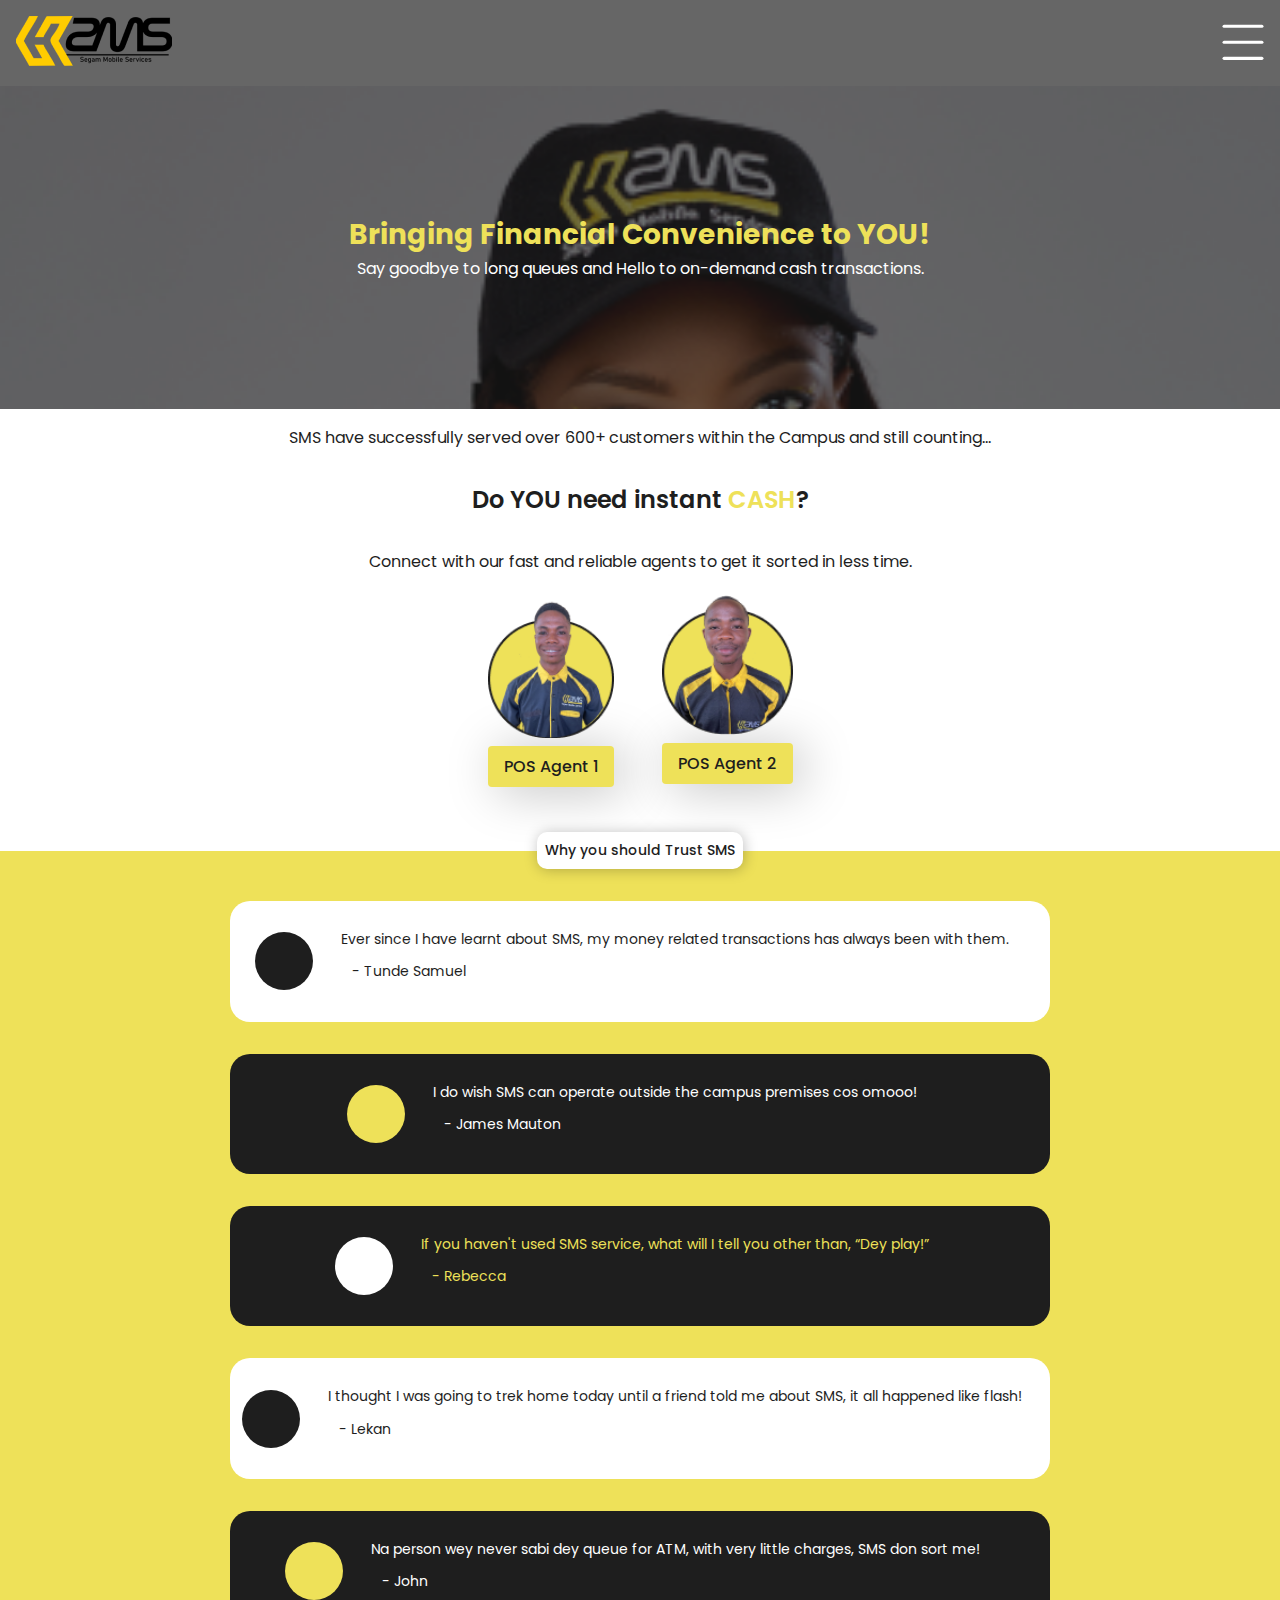
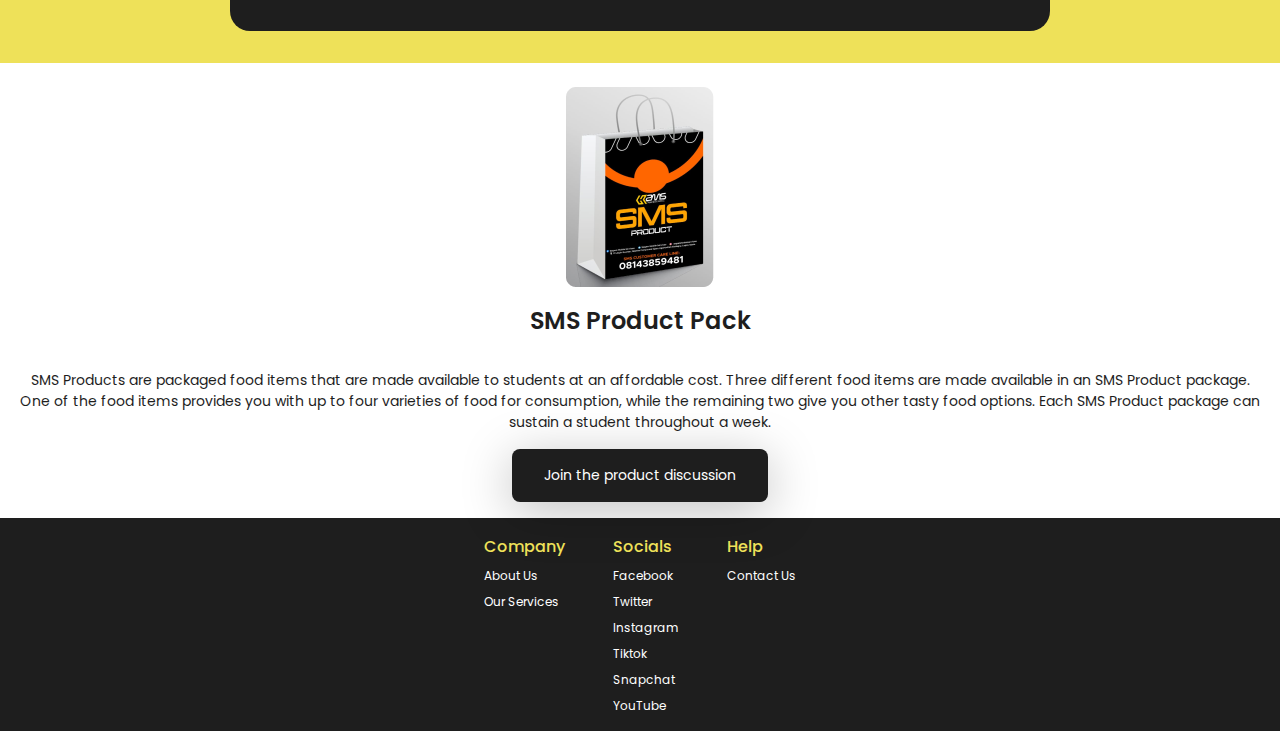
==== index.html @ 02554ce0 "Initial commit" ====
<!DOCTYPE html>
<html lang="en">

<head>
    <meta charset="UTF-8">
    <meta name="viewport" content="width=device-width, initial-scale=1.0">
    <title>SMS</title>

    <link rel="stylesheet" href="./assets/css/styles.css">
</head>

<body>
    <div class="container">
        <header>
            <nav>
                <div class="logo">
                    <img src="./assets/img/sms-logo.png" alt="sms-logo">
                </div>
                <img src="./assets/icons/ham-icon.svg" alt="Hamburger menu">
                <ul class="hidden">
                    <li><a href="#">Home</a></li>
                    <li><a href="#">About</a></li>
                    <li><a href="#">SMS Edu</a></li>
                </ul>
            </nav>

            <div class="carousel-container">
                <div class="hero-i carousel-item">
                    <h1>Bringing Financial Convenience to YOU!</h1>
                    <p>Say goodbye to long queues and Hello to on-demand cash transactions. </p>
                </div>

                <div class="hero-ii carousel-item">
                    <h1>Seamless Convenience
                        at Your Fingertips</h1>
                    <p>Experience the ease of cash transactions and POS services brought right to your doorstep with
                        SMS. Say goodbye to long queues and hello to hassle-free financial convenience.</p>
                </div>

                <div class="hero-iii carousel-item">
                    <h1>Exceptional Service, Every Time</h1>
                    <p>At SMS, we pride ourselves on delivering exceptional service with every transaction. Our
                        dedicated team goes above and beyond to ensure your experience is seamless, reliable, and
                        exceeds your expectations.</p>
                </div>

                <div class="hero-iv carousel-item">
                    <h1>Empowering Your
                        Financial Freedom</h1>
                    <p>SMS empowers you to take control of your financial transactions. With our innovative mobile
                        POS
                        platform, you have the power to withdraw, deposit, and access a range of services whenever
                        and
                        wherever you need them.</p>
                </div>

                <div class="carousel-item hero-v">
                    <h1>Reliable and Secure Mobile POS Solutions </h1>
                    <p>Trust SMS for secure and reliable mobile POS services. Our dedicated agents deliver top-notch
                        solutions with utmost professionalism, ensuring your transactions are handled with care.</p>
                </div>


            </div>

        </header>

        <main>
            <p>SMS have successfully served over 600+ customers within the Campus and still counting...</p>

            <h2>
                Do YOU need instant <span>CASH</span>?
            </h2>

            <p>
                Connect with our fast and reliable
                agents to get it sorted in less time.
            </p>

            <div class="pos-agents">
                <div class="agent">
                    <img src="./assets/img/pos-agent-i.png" alt="">
                    <a href="#">POS Agent 1</a>
                </div>
                <div class="agent">
                    <img src="./assets/img/pos-agent-ii.png" alt="">
                    <a href="#">POS Agent 2</a>
                </div>
            </div>

            <section class="testimonials">

                <h3 class="testimonial-section-title">Why you should Trust SMS</h3>

                <div class="carousel-container">
                    <div class="testimonials-card">
                        <img src="./assets/img/person-1.svg" alt="">
                        <div class="content">
                            <p>Ever since I have learnt about SMS, my money related transactions has always been with
                                them.
                                <span>- Tunde Samuel</span>
                            </p>
                        </div>
                    </div>

                    <div class="testimonials-card" style="background-color: #1E1E1E;">
                        <img src="./assets/img/person-2.svg" alt="">
                        <div class="content">
                            <p style="color: #FFFFFF;">
                                I do wish SMS can operate outside the campus premises cos omooo!

                                <span>- James Mauton</span>
                            </p>
                        </div>
                    </div>

                    <div class="testimonials-card" style="background-color: #1E1E1E;">
                        <img src="./assets/img/person-3.svg" alt="">
                        <div class="content">
                            <p style="color: #EEE159;">If you haven't used SMS service, what will I tell you other than,  “Dey play!”
                                <span>- Rebecca</span>
                            </p>
                        </div>
                    </div>

                    <div class="testimonials-card">
                        <img src="./assets/img/person-1.svg" alt="">
                        <div class="content">
                            <p>I thought I was going to trek home today until a friend told me about SMS, it all
                                happened like flash!

                                <span>- Lekan</span>
                            </p>


                        </div>
                    </div>

                    <div class="testimonials-card" style="background-color: #1E1E1E;">
                        <img src="./assets/img/person-2.svg" alt="">
                        <div class="content">
                            <p style="color: #FFFFFF;">Na person wey never sabi dey queue for ATM, with very little charges, SMS don sort me!

                                <span>- John</span>
                            </p>


                        </div>
                    </div>
                </div>
            </section>

            <section class="product-pack">
                <div class="product-img-container">
                    <img class="productItem" src="./assets/img/product-pack-i.png" alt="">
                    <img class="productItem" src="./assets/img/product-pack-ii.png" alt="">
                </div>
                <h2>SMS Product Pack</h2>

                <p>
                    SMS Products are packaged food items that are made available to students at an affordable cost.
                    Three different food items are made available in an SMS Product package. One of the food items
                    provides you with up to four varieties of food for consumption, while the remaining two give you
                    other tasty food options. Each SMS Product package can sustain a student throughout a week.
                </p>

                <a href="#">Join the product discussion</a>
            </section>
        </main>

        <footer>
            <div>
                <h3>Company</h3>
                <a href="#">About Us</a>
                <a href="#">Our Services</a>
            </div>
            <div>
                <h3>Socials</h3>
                <a href="https://www.facebook.com/profile.php?id=100086619889189">Facebook</a>
                <a href="https://twitter.com/SegamMobileServ">Twitter</a>
                <a href="https://instagram.com/segammobileservices?igshid=ZGUzMzM3NWJiOQ==">Instagram</a>
                <a href="https://tiktok.com/@segammobileserv">Tiktok</a>
                <a href="https://www.snapchat.com/add/segammobileserv?share_id=eBlQpwTzJlA&locale=en-US">Snapchat</a>
                <a href="https://youtube.com/@SegamMobileServices">YouTube</a>
            </div>
            <div>
                <h3>Help</h3>
                <a href="#">Contact Us</a>
            </div>
        </footer>
    </div>

    <script src="./assets/js/index.js"></script>
    <script src="./assets/js/productPack.js"></script>
</body>

</html>
---- assets/css/styles.css ----
@import url("https://fonts.googleapis.com/css2?family=Poppins:wght@400;500;600;700;800;900&display=swap");

* {
  margin: 0;
  padding: 0;
  box-sizing: border-box;
}

.container {
  width: 100%;
  margin: 0 auto;
}

header {
  margin: 0;
  padding: 0;
}

nav {
  padding: 1rem;
  background-color: #00000099;
  display: flex;
  justify-content: space-between;
  align-items: center;
}

.hidden {
  display: none;
}

.carousel-item,
.carousel-item-hidden {
  display: none;
}

/* handle smooth transitions between slides */
@keyframes fadeVisibility {
  0% {
    opacity: 0;
  }
  100% {
    opacity: 1;
  }
}

.hero-i > h1,
.hero-ii > h1,
.hero-iii > h1,
.hero-iv > h1,
.hero-v > h1 {
  color: #1e1e1e;
  text-align: center;
  font-size: 1.75rem;
  font-family: "Poppins", sans-serif;
  font-style: normal;
  font-weight: 700;
}

.hero-i > p,
.hero-ii > p,
.hero-iii > p,
.hero-iv > p,
.hero-v > p {
  color: #1e1e1e;
  text-align: center;
  font-size: 1rem;
  font-family: "Poppins", sans-serif;
  font-style: normal;
  font-weight: 400;
  line-height: normal;
}

.hero-i > h1,
.hero-iv > p {
  color: #eee159;
}
.hero-i p,
.hero-iv > h1 {
  color: #ffffff;
}

.hero-i {
  background: url(../img/hero-img-i.png);
  background-repeat: no-repeat;
  background-size: cover;
  padding: 8rem 1rem;
}

.hero-ii {
  background: url(../img/hero-img-ii.png);
  background-repeat: no-repeat;
  background-size: cover;
  padding: 8rem 1rem;
}

.hero-iii {
  background: url(../img/hero-img-iii.png);
  background-repeat: no-repeat;
  background-size: cover;
  background-position: center;
  padding: 8rem 1rem;
}

.hero-iv {
  background: url(../img/hero-img-iv.png);
  background-repeat: no-repeat;
  background-size: cover;
  background-position: center;
  padding: 8rem 1rem;
}

.hero-v {
  background: url(../img/hero-img-v.png);
  background-repeat: no-repeat;
  background-size: cover;
  background-position: center;
  padding: 8rem 1rem;
}

main p {
  padding: 1rem;
  color: #1e1e1e;
  text-align: center;
  font-size: 0.875rem;
  font-family: "Poppins", sans-serif;
  font-style: normal;
  font-weight: 400;
}

main h2 {
  padding: 1rem;
  color: #1e1e1e;
  text-align: center;
  font-size: 1.5rem;
  font-family: Poppins;
  font-style: normal;
  font-weight: 600;
}

main h2 span {
  color: #eee159;
}

main > p {
  color: #1e1e1e;
  text-align: center;
  font-size: 1rem;
  font-family: "Poppins", sans-serif;
  font-style: normal;
  font-weight: 400;
  line-height: normal;
}

.pos-agents {
  display: flex;
  justify-content: center;
  align-items: center;
  gap: 3rem;
}

.agent{
  display: flex;
  flex-direction: column;
  gap: 0.5rem;
}
.agent a {
  text-decoration: none;
  color: #1e1e1e;
  font-size: 1rem;
  font-family: Poppins;
  font-style: normal;
  font-weight: 500;
  line-height: normal;
  padding: 0.5rem 1rem;
  border-radius: 0.25rem;
  background: #eee159;
  box-shadow: 9px 4px 50px 0px rgba(0, 0, 0, 0.25);
}

.testimonials {
  margin-top: 4rem;
  background-color: #eee159;
  display: flex;
  flex-direction: column;
  justify-content: center;
  align-items: center;
}

.testimonial-section-title {
  margin-top: -1.2rem;
  display: inline-flex;
  padding: 0.5rem;
  border-radius: 0.625rem;
  background: #fff;
  box-shadow: 1px 1px 14px 0px rgba(0, 0, 0, 0.25);

  color: #1e1e1e;
  text-align: center;
  font-size: 0.875rem;
  font-family: "Poppins", sans-serif;
  font-style: normal;
  font-weight: 500;
}

.testimonials-card {
  margin: 2rem 1.25rem;
  display: flex;
  justify-content: center;
  align-items: center;
  gap: 0.75rem;
  padding: 0.75rem;
  border-radius: 1.25rem;
  background: #fff;
}

.content p {
  text-align: left;
}

.content span {
  margin: 0.7rem;
  display: block;
}

.product-pack {
  margin-top: 1.5rem;
  display: flex;
  flex-direction: column;
  justify-content: center;
  align-items: center;
}

.product-pack p {
  color: #1e1e1e;
  text-align: center;
  font-size: 0.875rem;
  font-family: "Poppins", sans-serif;
  font-style: normal;
  font-weight: 400;
  line-height: normal;
}

.product-pack a {
  color: #fff;
  text-align: center;
  font-size: 0.875rem;
  font-family: "Poppins", sans-serif;
  font-style: normal;
  font-weight: 400;
  text-decoration: none;
  padding: 1rem 2rem;
  border-radius: 0.5rem;
  background: #1e1e1e;
  box-shadow: 0px 9px 50px 0px rgba(0, 0, 0, 0.25);
}

footer {
  margin-top: 1rem;
  padding: 1rem;
  display: flex;
  justify-content: center;
  gap: 3rem;
  background-color: #1e1e1e;
}

footer > div {
  display: flex;
  flex-direction: column;
  gap: 0.5rem;
}
footer h3 {
  color: #eee159;
  font-size: 1rem;
  font-family: "Poppins", sans-serif;
  font-style: normal;
  font-weight: 500;
  line-height: normal;
}

footer a {
  text-decoration: none;
  color: #ffffff;
  font-size: 0.75rem;
  font-family: "Poppins", sans-serif;
  font-style: normal;
  font-weight: 400;
  line-height: normal;
}
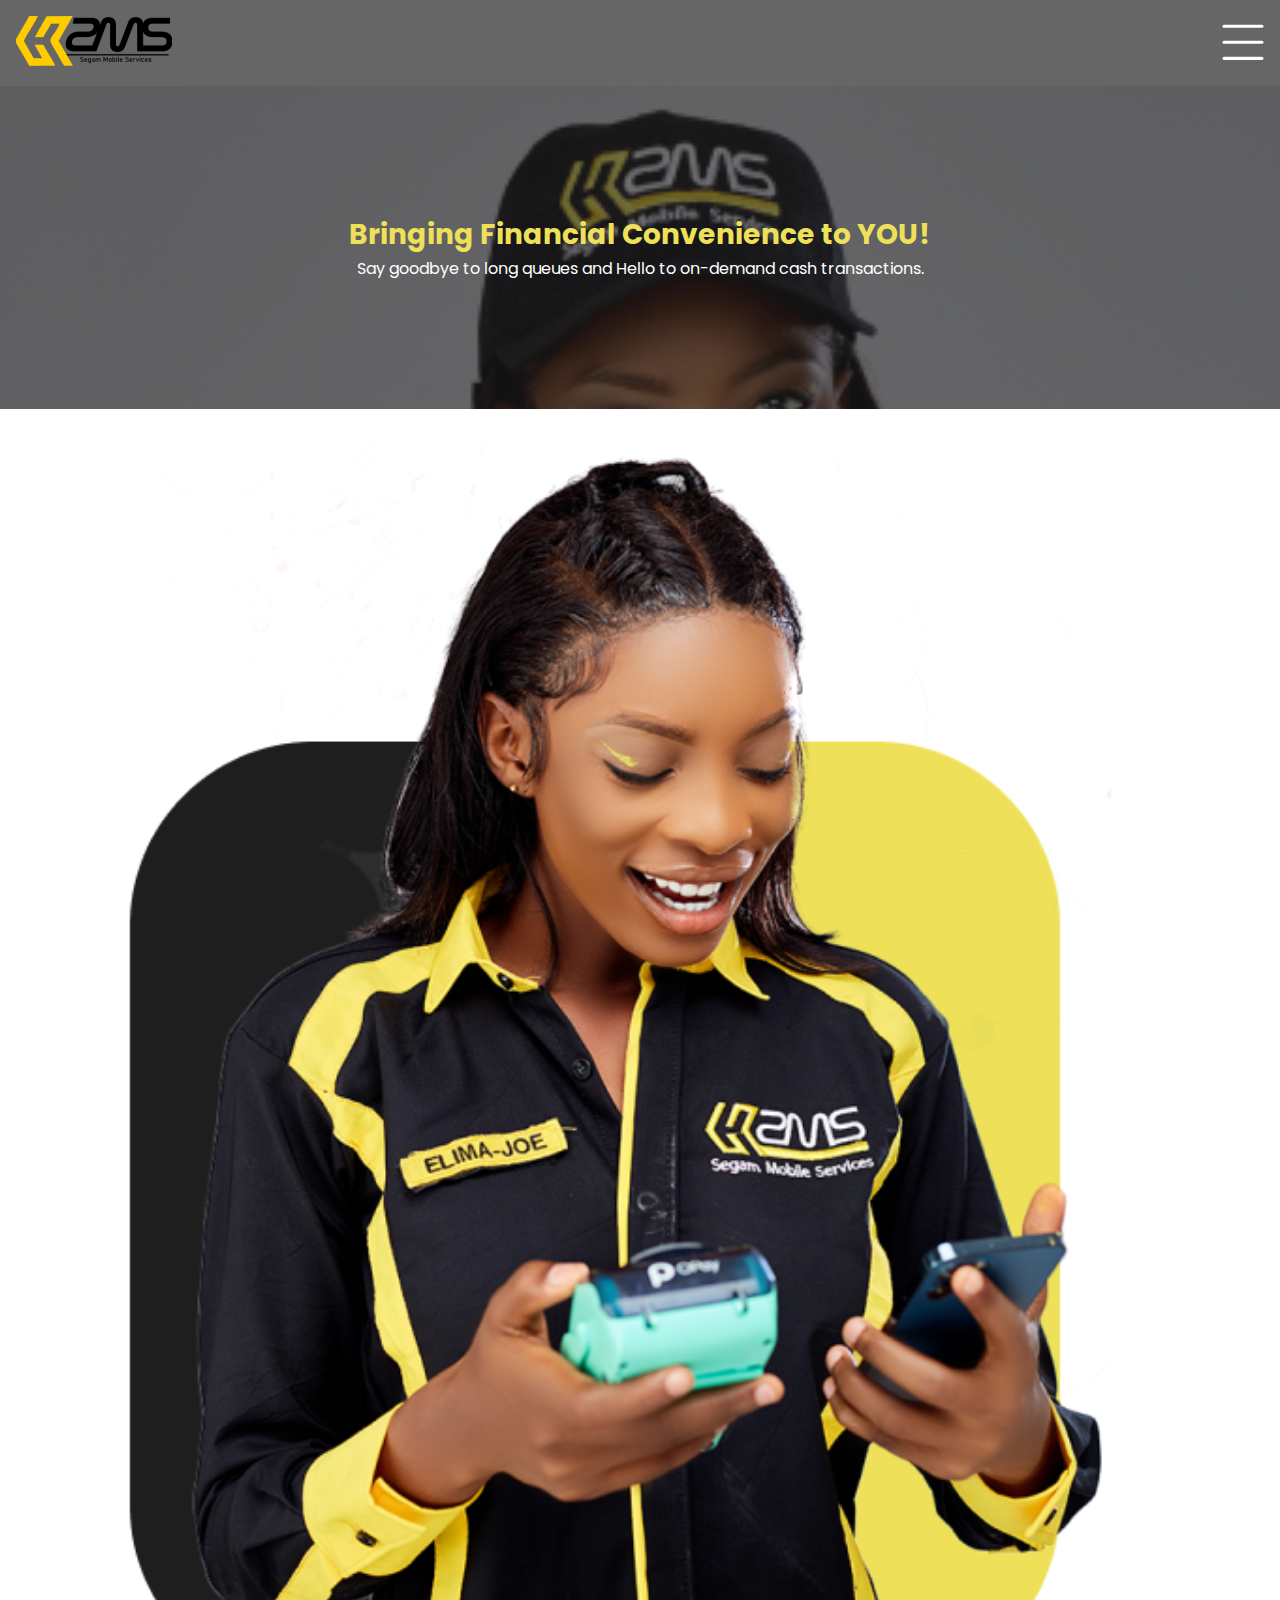
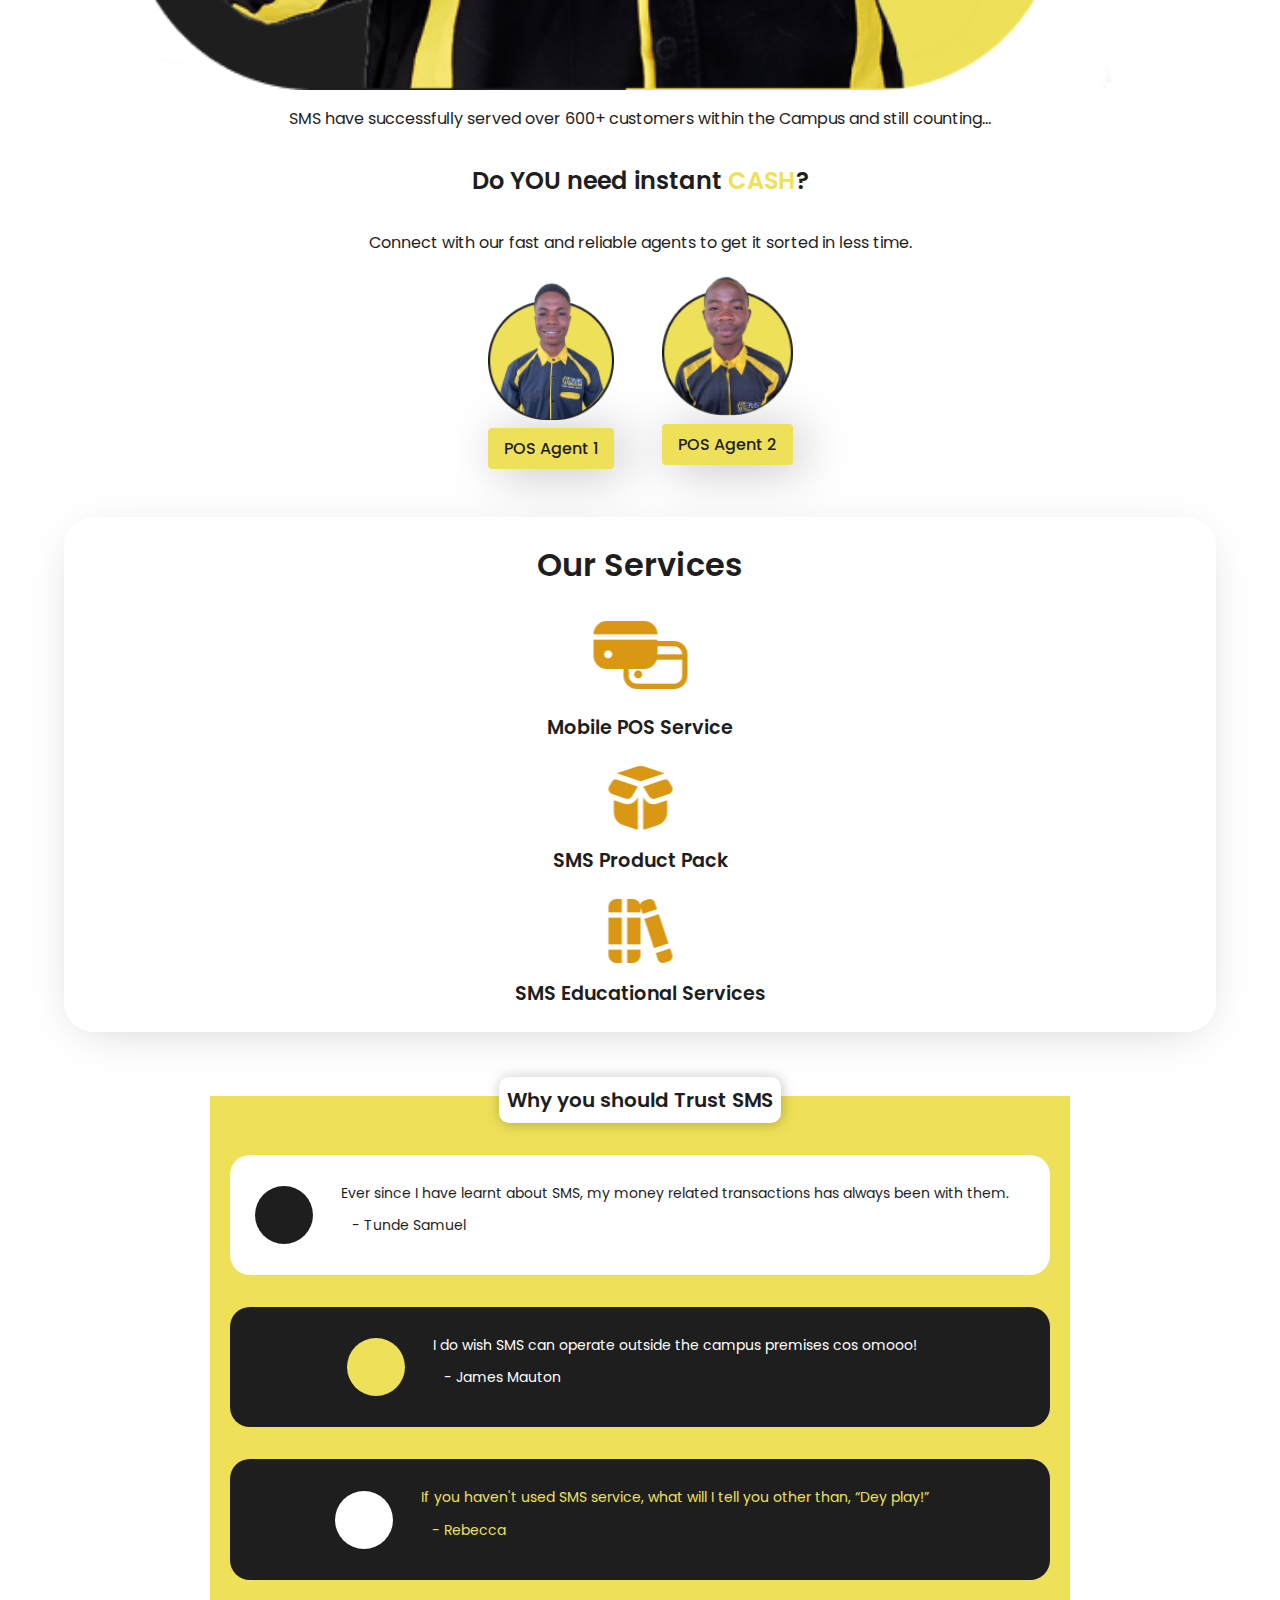
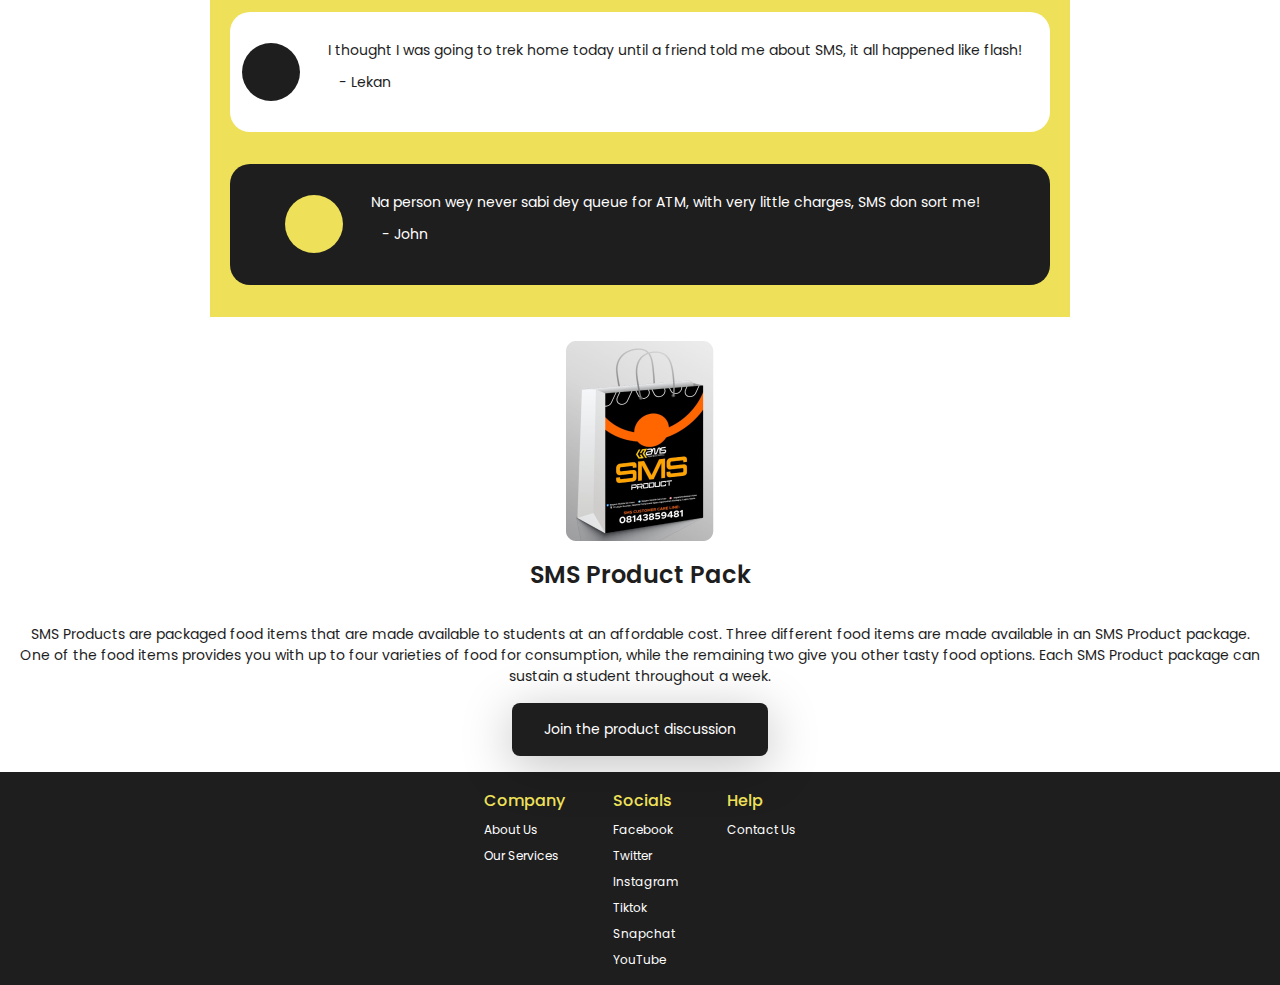
==== commit 856a7c68: "Make few additions" ====
--- a/index.html
+++ b/index.html
@@ -66,6 +66,9 @@
         </header>
 
         <main>
+
+
+            <img src="./assets/img/ambassador.png" alt="">
             <p>SMS have successfully served over 600+ customers within the Campus and still counting...</p>
 
             <h2>
@@ -88,6 +91,24 @@
                 </div>
             </div>
 
+            <div class="features">
+                <h2>Our Services</h2>
+                <div>
+                    <img src="./assets/icons/pos-icon.png" alt="">
+                    <p>Mobile POS
+                        Service</p>
+                </div>
+                <div>
+                    <img src="./assets/icons/box-open 1.png" alt="">
+                    <p>SMS Product
+                        Pack</p>
+                </div>
+                <div>
+                    <img src="./assets/icons/books 1.png" alt="">
+                    <p>SMS Educational Services</p>
+                </div>
+            </div>
+
             <section class="testimonials">
 
                 <h3 class="testimonial-section-title">Why you should Trust SMS</h3>
@@ -117,7 +138,8 @@
                     <div class="testimonials-card" style="background-color: #1E1E1E;">
                         <img src="./assets/img/person-3.svg" alt="">
                         <div class="content">
-                            <p style="color: #EEE159;">If you haven't used SMS service, what will I tell you other than,  “Dey play!”
+                            <p style="color: #EEE159;">If you haven't used SMS service, what will I tell you other than,
+                                “Dey play!”
                                 <span>- Rebecca</span>
                             </p>
                         </div>
@@ -139,7 +161,8 @@
                     <div class="testimonials-card" style="background-color: #1E1E1E;">
                         <img src="./assets/img/person-2.svg" alt="">
                         <div class="content">
-                            <p style="color: #FFFFFF;">Na person wey never sabi dey queue for ATM, with very little charges, SMS don sort me!
+                            <p style="color: #FFFFFF;">Na person wey never sabi dey queue for ATM, with very little
+                                charges, SMS don sort me!
 
                                 <span>- John</span>
                             </p>
--- a/assets/css/styles.css
+++ b/assets/css/styles.css
@@ -127,6 +127,14 @@
   font-weight: 400;
 }
 
+main {
+  margin-top: 2rem;
+  display: flex;
+  flex-direction: column;
+  justify-content: center;
+  align-items: center;
+}
+
 main h2 {
   padding: 1rem;
   color: #1e1e1e;
@@ -151,6 +159,9 @@
   line-height: normal;
 }
 
+main > img {
+  width: 80%;
+}
 .pos-agents {
   display: flex;
   justify-content: center;
@@ -158,7 +169,7 @@
   gap: 3rem;
 }
 
-.agent{
+.agent {
   display: flex;
   flex-direction: column;
   gap: 0.5rem;
@@ -177,6 +188,43 @@
   box-shadow: 9px 4px 50px 0px rgba(0, 0, 0, 0.25);
 }
 
+.features {
+  margin: 3rem 2rem 0;
+  display: flex;
+  padding: 0.5rem;
+  width: 90%;
+  flex-direction: column;
+  justify-content: center;
+  align-items: center;
+  gap: 0.5rem;
+  border-radius: 1.875rem;
+  background: #fff;
+  box-shadow: 0px 9px 50px -19px rgba(0, 0, 0, 0.25);
+}
+
+.features > h2 {
+  color: #1e1e1e;
+  font-size: 2rem;
+  font-family: 'Poppins', sans-serif;
+  font-style: normal;
+  font-weight: 600;
+  line-height: normal;
+}
+.features > div {
+  display: flex;
+  flex-direction: column;
+  justify-content: center;
+  align-items: center;
+}
+
+.features div > p {
+  color: #1e1e1e;
+  font-size: 1.2rem;
+  font-family: "Poppins", sans-serif;
+  font-style: normal;
+  font-weight: 600;
+}
+
 .testimonials {
   margin-top: 4rem;
   background-color: #eee159;
@@ -187,6 +235,7 @@
 }
 
 .testimonial-section-title {
+  font-size: 1.25rem;
   margin-top: -1.2rem;
   display: inline-flex;
   padding: 0.5rem;
@@ -196,10 +245,9 @@
 
   color: #1e1e1e;
   text-align: center;
-  font-size: 0.875rem;
-  font-family: "Poppins", sans-serif;
-  font-style: normal;
-  font-weight: 500;
+  font-family: "Poppins", sans-serif;
+  font-style: normal;
+  font-weight: 600;
 }
 
 .testimonials-card {
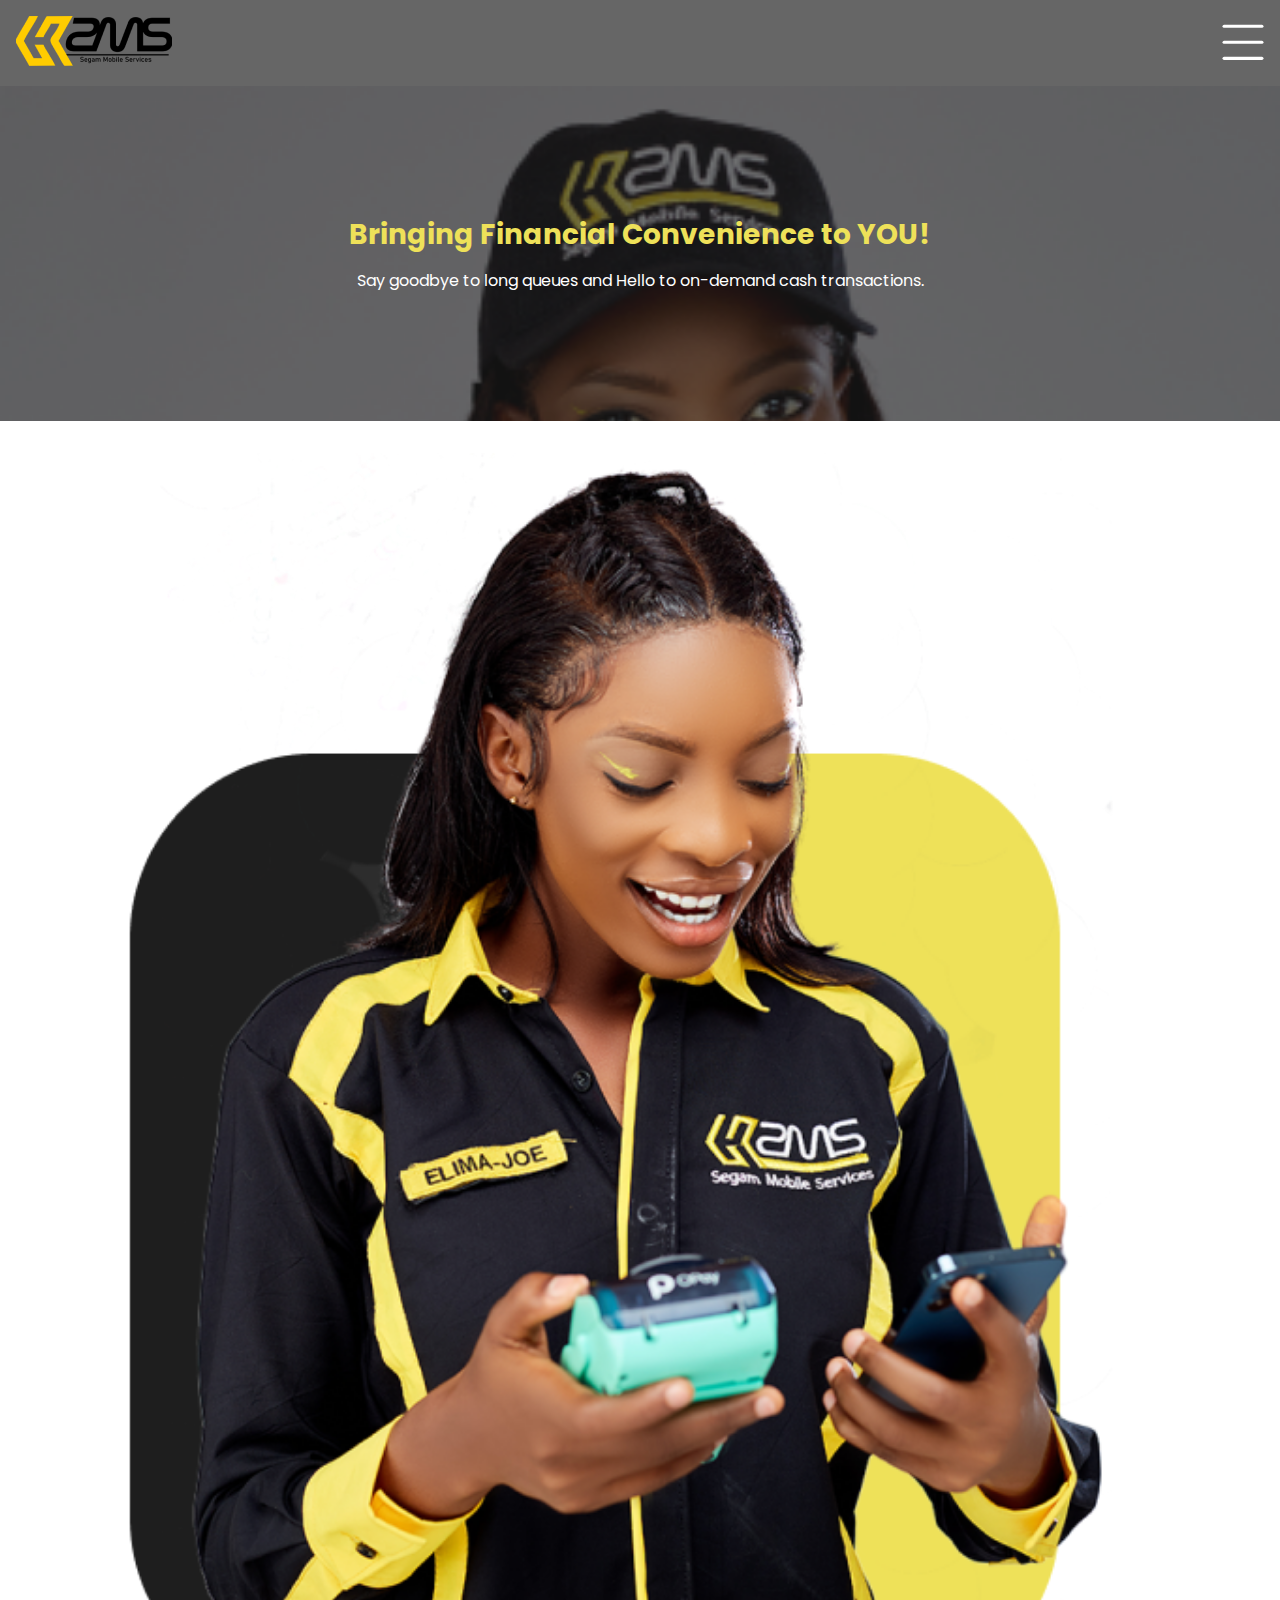
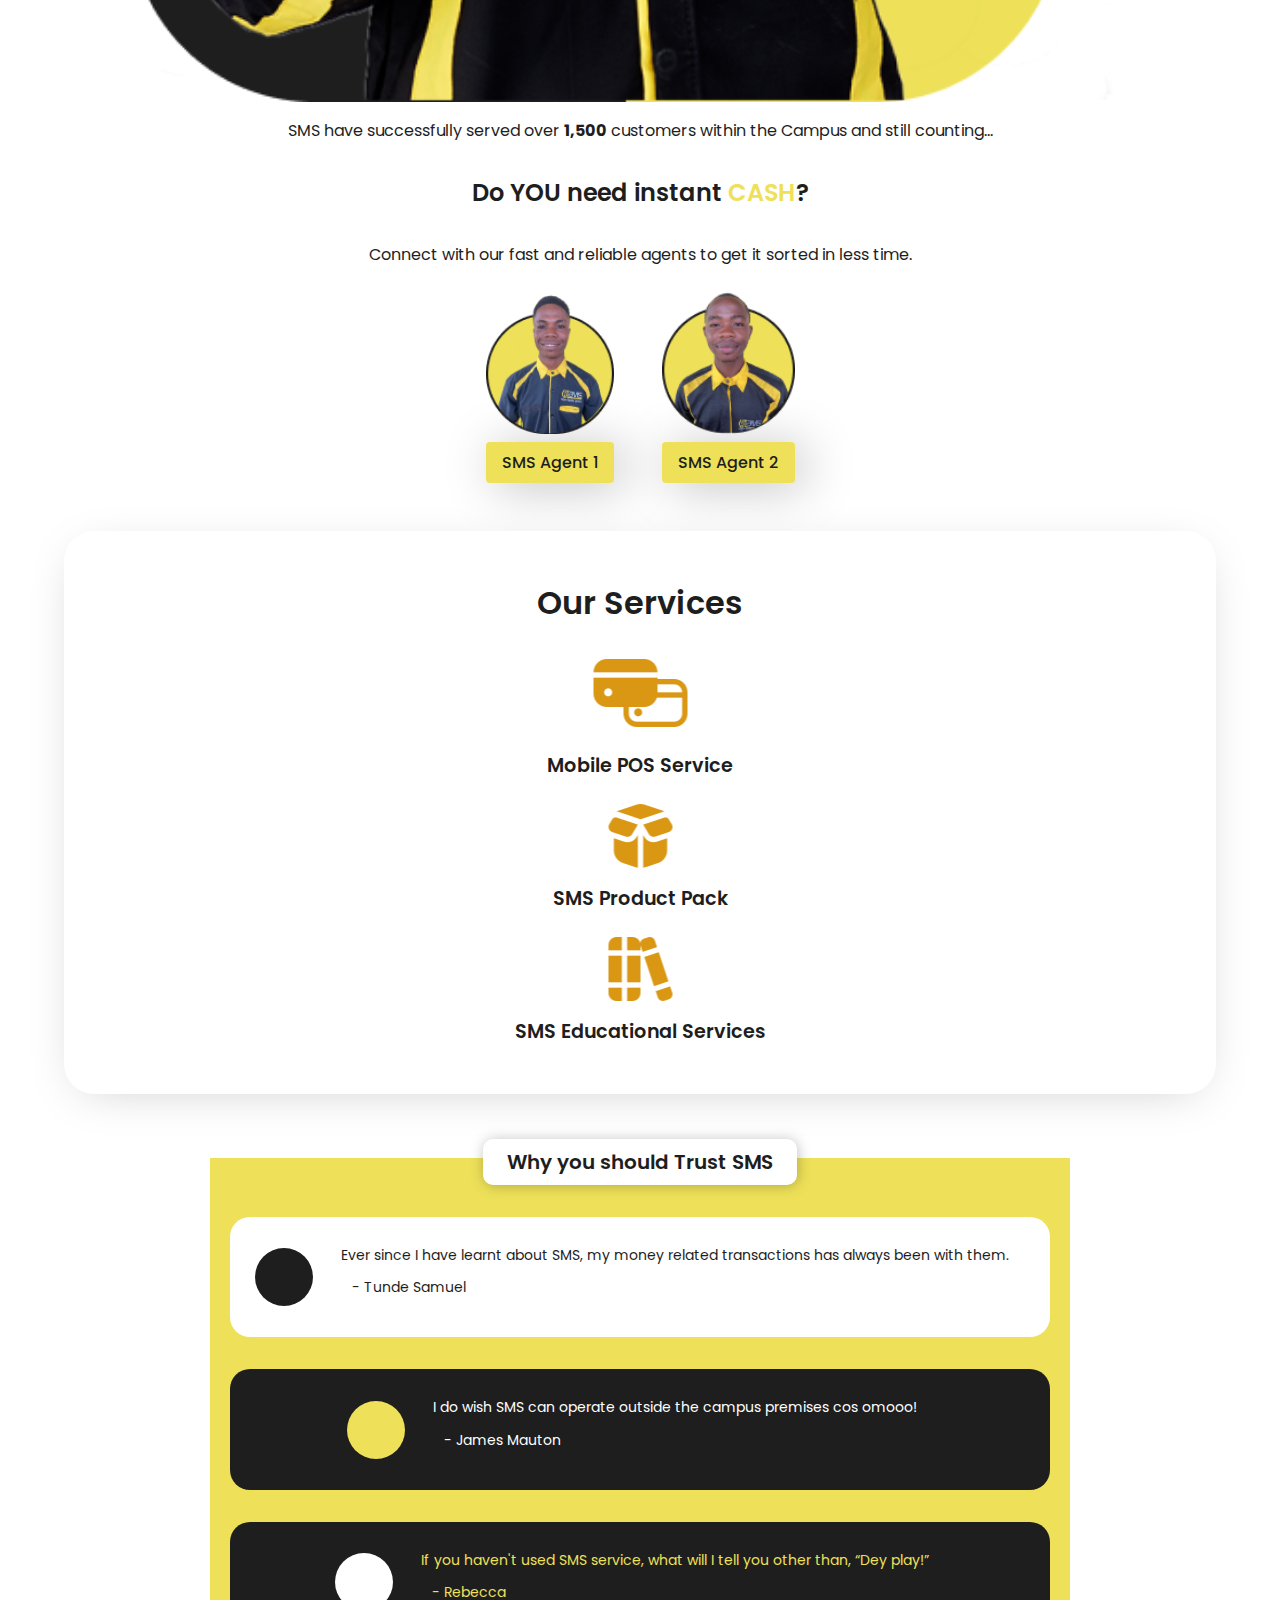
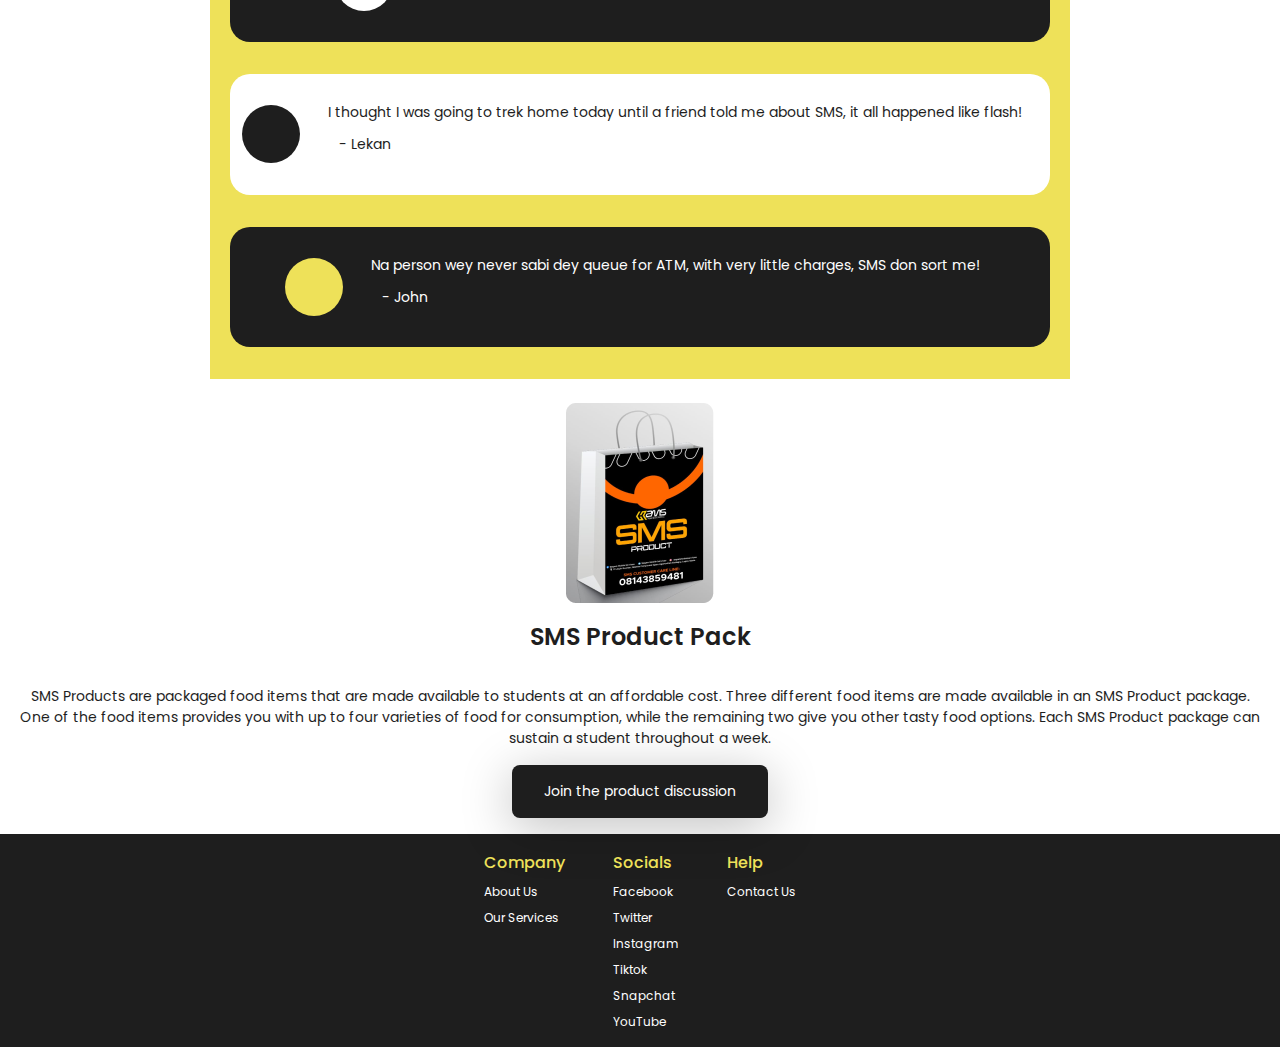
==== commit fb154c51: "Correct misinterpretations" ====
--- a/index.html
+++ b/index.html
@@ -31,21 +31,20 @@
                 </div>
 
                 <div class="hero-ii carousel-item">
-                    <h1>Seamless Convenience
+                    <h1>Financial Convenience
                         at Your Fingertips</h1>
-                    <p>Experience the ease of cash transactions and POS services brought right to your doorstep with
-                        SMS. Say goodbye to long queues and hello to hassle-free financial convenience.</p>
+                    <p>Experience the ease of POS services anywhere on campus. Say goodbye to long queues and hello to
+                        financial convenience.</p>
                 </div>
 
                 <div class="hero-iii carousel-item">
                     <h1>Exceptional Service, Every Time</h1>
                     <p>At SMS, we pride ourselves on delivering exceptional service with every transaction. Our
-                        dedicated team goes above and beyond to ensure your experience is seamless, reliable, and
-                        exceeds your expectations.</p>
+                        dedicated team goes above and beyond to ensure your experience is seamless and worthwile.</p>
                 </div>
 
                 <div class="hero-iv carousel-item">
-                    <h1>Empowering Your
+                    <h1>Enabling Your
                         Financial Freedom</h1>
                     <p>SMS empowers you to take control of your financial transactions. With our innovative mobile
                         POS
@@ -69,7 +68,8 @@
 
 
             <img src="./assets/img/ambassador.png" alt="">
-            <p>SMS have successfully served over 600+ customers within the Campus and still counting...</p>
+            <p>SMS have successfully served over <span style="font-weight: bold;">1,500</span> customers within the
+                Campus and still counting...</p>
 
             <h2>
                 Do YOU need instant <span>CASH</span>?
@@ -83,11 +83,11 @@
             <div class="pos-agents">
                 <div class="agent">
                     <img src="./assets/img/pos-agent-i.png" alt="">
-                    <a href="#">POS Agent 1</a>
+                    <a href="#">SMS Agent 1</a>
                 </div>
                 <div class="agent">
                     <img src="./assets/img/pos-agent-ii.png" alt="">
-                    <a href="#">POS Agent 2</a>
+                    <a href="#">SMS Agent 2</a>
                 </div>
             </div>
 
--- a/assets/css/styles.css
+++ b/assets/css/styles.css
@@ -22,6 +22,12 @@
   display: flex;
   justify-content: space-between;
   align-items: center;
+}
+
+nav ul{
+  margin: 0;
+  padding: 0;
+  list-style: none;
 }
 
 .hidden {
@@ -61,6 +67,7 @@
 .hero-iii > p,
 .hero-iv > p,
 .hero-v > p {
+  margin-top: 0.75rem;
   color: #1e1e1e;
   text-align: center;
   font-size: 1rem;
@@ -165,7 +172,7 @@
 .pos-agents {
   display: flex;
   justify-content: center;
-  align-items: center;
+  align-items: flex-end;
   gap: 3rem;
 }
 
@@ -191,7 +198,7 @@
 .features {
   margin: 3rem 2rem 0;
   display: flex;
-  padding: 0.5rem;
+  padding: 2rem 1rem;
   width: 90%;
   flex-direction: column;
   justify-content: center;
@@ -238,7 +245,7 @@
   font-size: 1.25rem;
   margin-top: -1.2rem;
   display: inline-flex;
-  padding: 0.5rem;
+  padding: 0.5rem 1.5rem;
   border-radius: 0.625rem;
   background: #fff;
   box-shadow: 1px 1px 14px 0px rgba(0, 0, 0, 0.25);
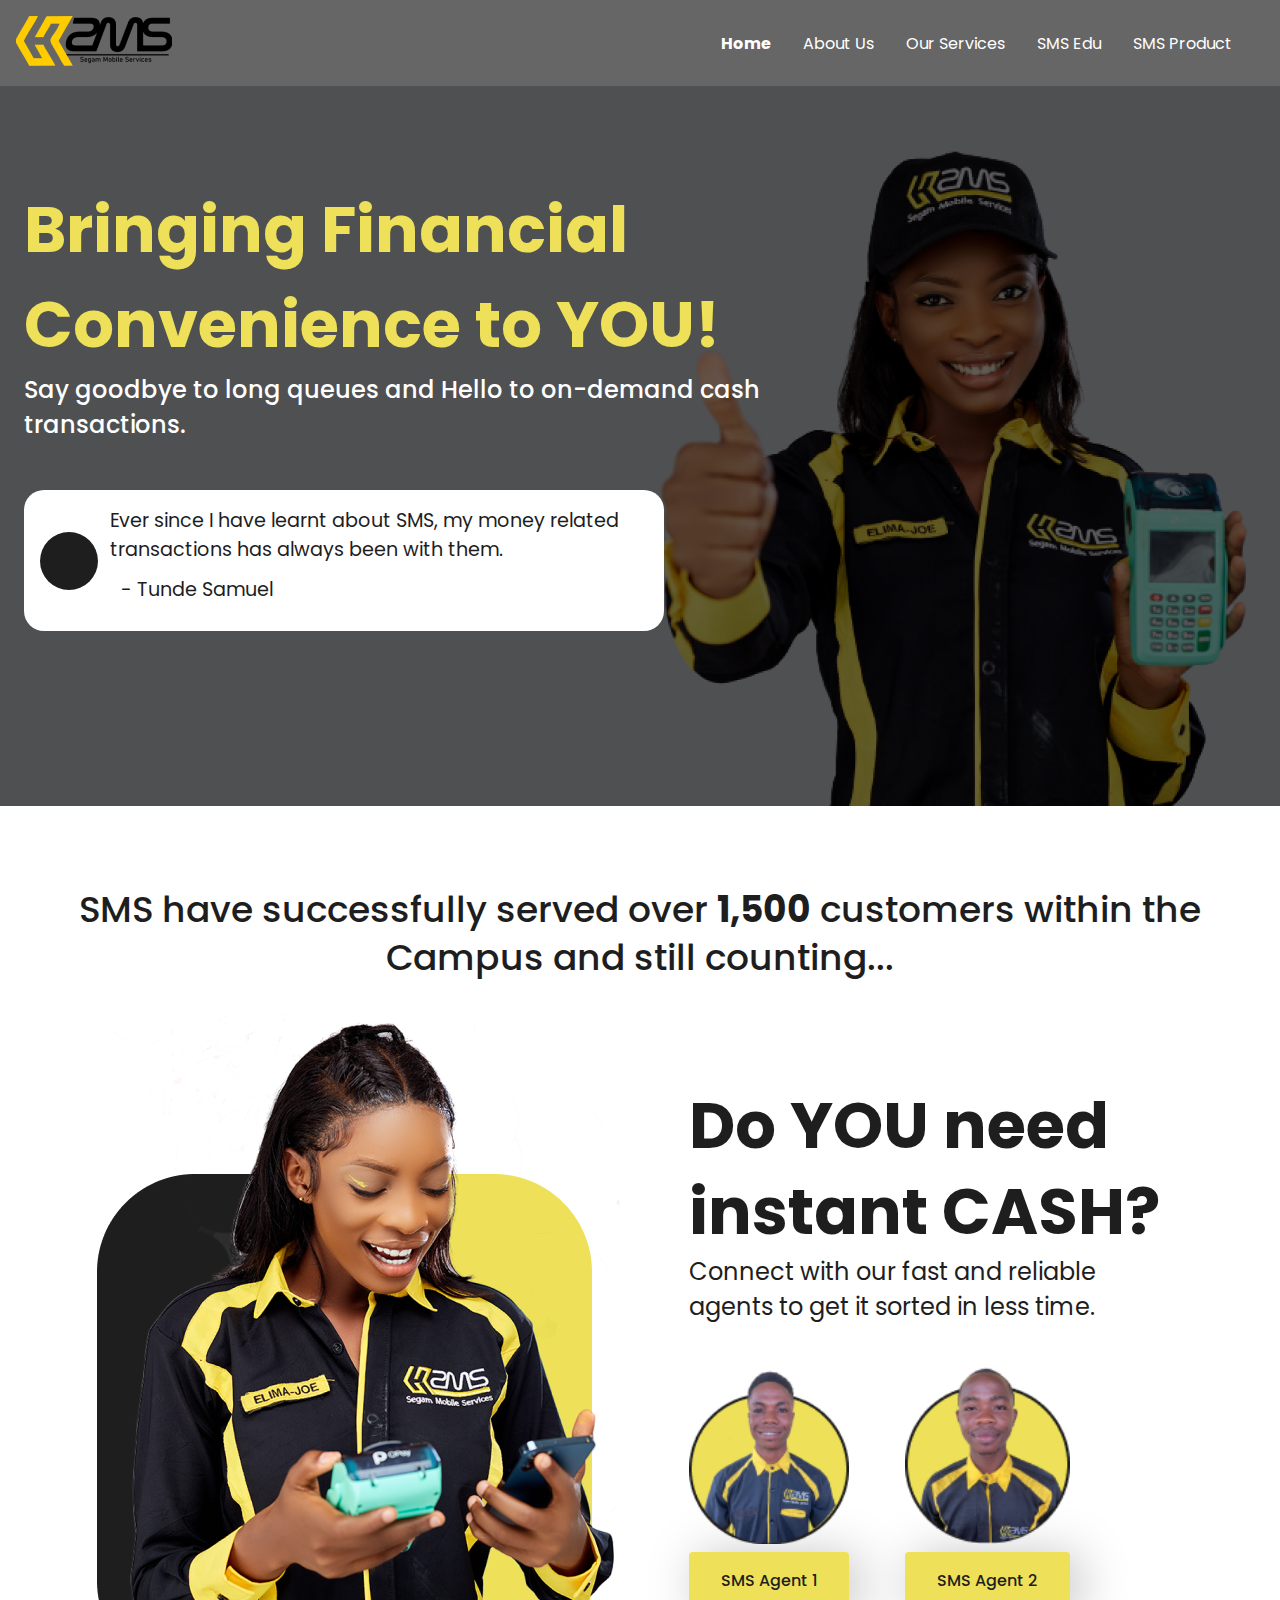
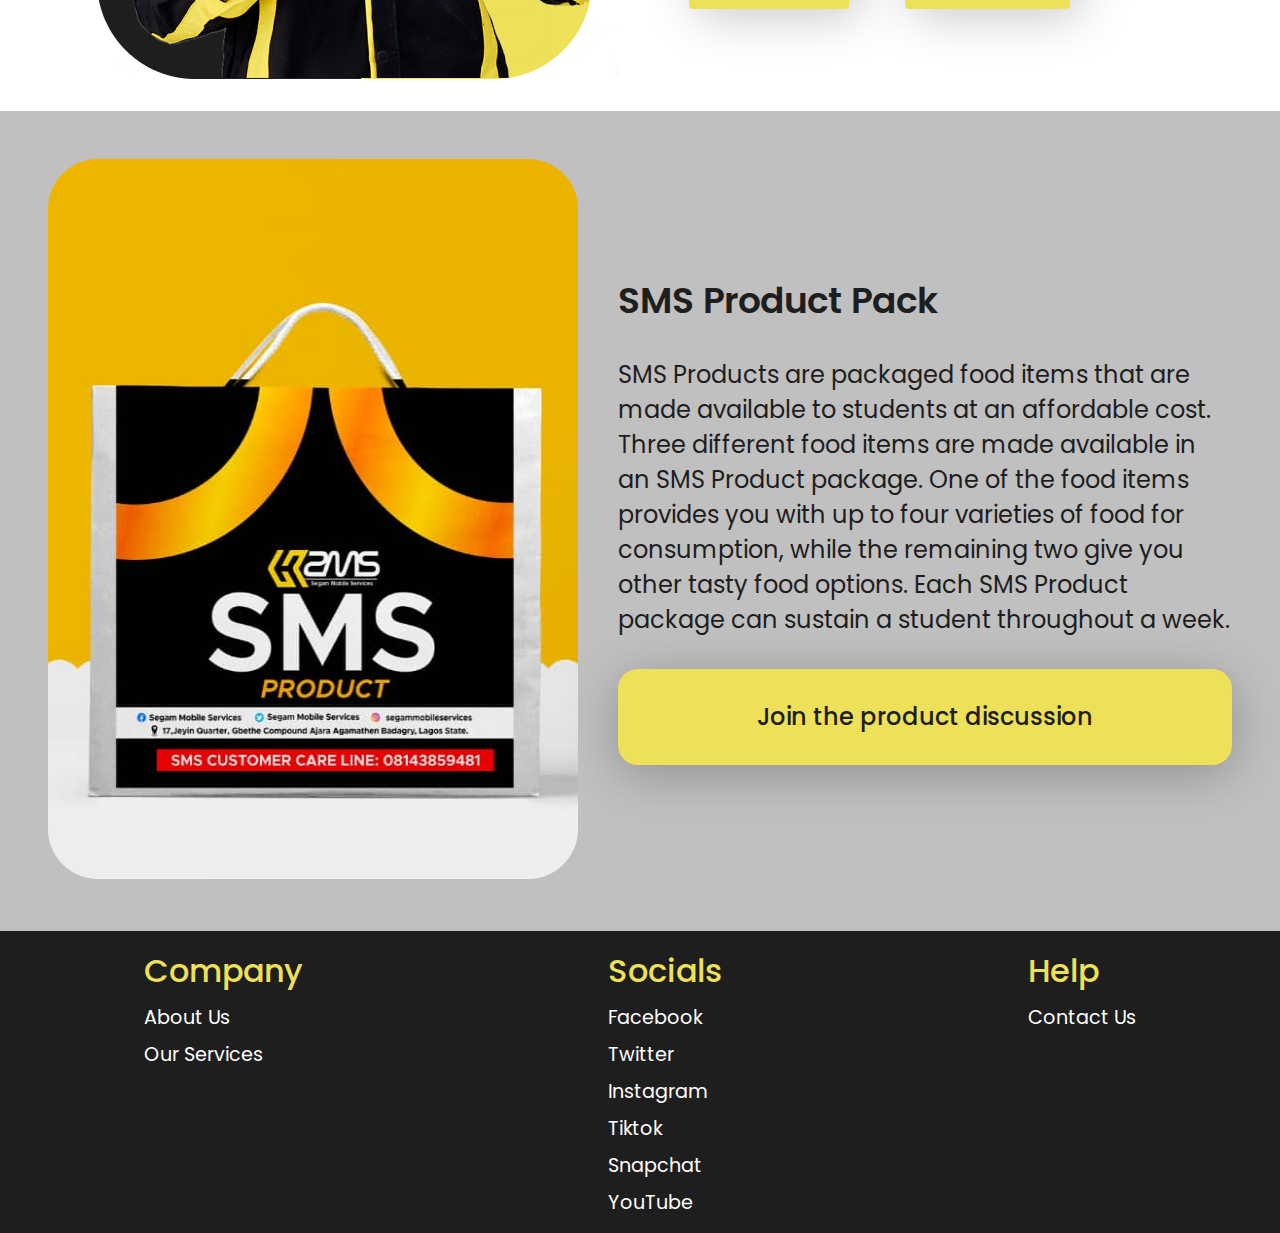
==== commit e6857a47: "Make it desktop responsive" ====
--- a/index.html
+++ b/index.html
@@ -6,7 +6,9 @@
     <meta name="viewport" content="width=device-width, initial-scale=1.0">
     <title>SMS</title>
 
-    <link rel="stylesheet" href="./assets/css/styles.css">
+    <link rel="stylesheet" href="./assets/css/index.css">
+    <link rel="stylesheet" href="./assets/css/mobile.css">
+    <link rel="stylesheet" href="./assets/css/desktop.css">
 </head>
 
 <body>
@@ -16,47 +18,105 @@
                 <div class="logo">
                     <img src="./assets/img/sms-logo.png" alt="sms-logo">
                 </div>
-                <img src="./assets/icons/ham-icon.svg" alt="Hamburger menu">
-                <ul class="hidden">
-                    <li><a href="#">Home</a></li>
-                    <li><a href="#">About</a></li>
+                <img class="desktop-hidden" src="./assets/icons/ham-icon.svg" alt="Hamburger menu">
+                <ul class="hidden nav">
+                    <li><a class="active" href="#">Home</a></li>
+                    <li><a href="#">About Us</a></li>
+                    <li><a href="#">Our Services</a></li>
                     <li><a href="#">SMS Edu</a></li>
+                    <li><a href="#">SMS Product</a></li>
                 </ul>
             </nav>
 
             <div class="carousel-container">
-                <div class="hero-i carousel-item">
-                    <h1>Bringing Financial Convenience to YOU!</h1>
-                    <p>Say goodbye to long queues and Hello to on-demand cash transactions. </p>
-                </div>
-
-                <div class="hero-ii carousel-item">
+                <div class="hero-i hero-i-mobile hero-i-desktop carousel-item">
+                    <h1 style="color: #eee159;">Bringing Financial Convenience to YOU!</h1>
+                    <p style="color: #FFFFFF;">Say goodbye to long queues and Hello to on-demand cash transactions. </p>
+
+                    <div class="mobile-hidden testimonials-card">
+                        <img src="./assets/img/person-1.svg" alt="">
+                        <div class="content">
+                            <p>Ever since I have learnt about SMS, my money related transactions has always been with
+                                them.
+                                <span>- Tunde Samuel</span>
+                            </p>
+                        </div>
+                    </div>
+                </div>
+
+                <div class="hero-ii hero-ii-mobile hero-ii-desktop carousel-item">
                     <h1>Financial Convenience
                         at Your Fingertips</h1>
                     <p>Experience the ease of POS services anywhere on campus. Say goodbye to long queues and hello to
                         financial convenience.</p>
-                </div>
-
-                <div class="hero-iii carousel-item">
+
+                    <div class="mobile-hidden testimonials-card" style="background-color: #1E1E1E;">
+                        <img src="./assets/img/person-2.svg" alt="">
+                        <div class="content">
+                            <p style="color: #FFFFFF;">
+                                I do wish SMS can operate outside the campus premises cos omooo!
+
+                                <span>- James Mauton</span>
+                            </p>
+                        </div>
+                    </div>
+                </div>
+
+                <div class="hero-iii hero-iii-mobile hero-iii-desktop carousel-item">
                     <h1>Exceptional Service, Every Time</h1>
                     <p>At SMS, we pride ourselves on delivering exceptional service with every transaction. Our
                         dedicated team goes above and beyond to ensure your experience is seamless and worthwile.</p>
-                </div>
-
-                <div class="hero-iv carousel-item">
-                    <h1>Enabling Your
+
+                    <div class="mobile-hidden testimonials-card" style="background-color: #1E1E1E;">
+                        <img src="./assets/img/person-3.svg" alt="">
+                        <div class="content">
+                            <p style="color: #EEE159;">If you haven't used SMS service, what will I tell you other than,
+                                “Dey play!”
+                                <span>- Rebecca</span>
+                            </p>
+                        </div>
+                    </div>
+                </div>
+
+                <div class="hero-iv hero-iv-mobile hero-iv-desktop carousel-item">
+                    <h1 style="color: #FFFFFF;">Enabling Your
                         Financial Freedom</h1>
-                    <p>SMS empowers you to take control of your financial transactions. With our innovative mobile
+                    <p style="color: #eee159;">SMS empowers you to take control of your financial transactions. With our
+                        innovative mobile
                         POS
                         platform, you have the power to withdraw, deposit, and access a range of services whenever
                         and
                         wherever you need them.</p>
-                </div>
-
-                <div class="carousel-item hero-v">
+
+                    <div class="mobile-hidden testimonials-card">
+                        <img src="./assets/img/person-1.svg" alt="">
+                        <div class="content">
+                            <p>I thought I was going to trek home today until a friend told me about SMS, it all
+                                happened like flash!
+
+                                <span>- Lekan</span>
+                            </p>
+                        </div>
+                    </div>
+                </div>
+
+                <div class="carousel-item hero-v hero-v-mobile hero-v-desktop">
                     <h1>Reliable and Secure Mobile POS Solutions </h1>
                     <p>Trust SMS for secure and reliable mobile POS services. Our dedicated agents deliver top-notch
                         solutions with utmost professionalism, ensuring your transactions are handled with care.</p>
+
+                    <div class="mobile-hidden testimonials-card" style="background-color: #1E1E1E;">
+                        <img src="./assets/img/person-2.svg" alt="">
+                        <div class="content">
+                            <p style="color: #FFFFFF;">Na person wey never sabi dey queue for ATM, with very little
+                                charges, SMS don sort me!
+
+                                <span>- John</span>
+                            </p>
+
+
+                        </div>
+                    </div>
                 </div>
 
 
@@ -66,32 +126,40 @@
 
         <main>
 
-
-            <img src="./assets/img/ambassador.png" alt="">
-            <p>SMS have successfully served over <span style="font-weight: bold;">1,500</span> customers within the
+            <p class="stats">SMS have successfully served over <span style="font-weight: bold;">1,500</span> customers
+                within the
                 Campus and still counting...</p>
 
-            <h2>
-                Do YOU need instant <span>CASH</span>?
-            </h2>
-
-            <p>
-                Connect with our fast and reliable
-                agents to get it sorted in less time.
-            </p>
-
-            <div class="pos-agents">
-                <div class="agent">
-                    <img src="./assets/img/pos-agent-i.png" alt="">
-                    <a href="#">SMS Agent 1</a>
-                </div>
-                <div class="agent">
-                    <img src="./assets/img/pos-agent-ii.png" alt="">
-                    <a href="#">SMS Agent 2</a>
-                </div>
-            </div>
-
-            <div class="features">
+            <div class="cta">
+                <img src="./assets/img/ambassador.png" alt="">
+
+                <div class="cta-content">
+
+                    <div class="cta-text">
+                        <h2>
+                            Do YOU need instant <span>CASH</span>?
+                        </h2>
+
+                        <p>
+                            Connect with our fast and reliable
+                            agents to get it sorted in less time.
+                        </p>
+                    </div>
+
+                    <div class="pos-agents">
+                        <div class="agent">
+                            <img src="./assets/img/pos-agent-i.png" alt="">
+                            <a href="#">SMS Agent 1</a>
+                        </div>
+                        <div class="agent">
+                            <img src="./assets/img/pos-agent-ii.png" alt="">
+                            <a href="#">SMS Agent 2</a>
+                        </div>
+                    </div>
+                </div>
+            </div>
+
+            <!-- <div class="features">
                 <h2>Our Services</h2>
                 <div>
                     <img src="./assets/icons/pos-icon.png" alt="">
@@ -107,9 +175,9 @@
                     <img src="./assets/icons/books 1.png" alt="">
                     <p>SMS Educational Services</p>
                 </div>
-            </div>
-
-            <section class="testimonials">
+            </div> -->
+
+            <section class="testimonials desktop-hidden">
 
                 <h3 class="testimonial-section-title">Why you should Trust SMS</h3>
 
@@ -175,19 +243,30 @@
 
             <section class="product-pack">
                 <div class="product-img-container">
-                    <img class="productItem" src="./assets/img/product-pack-i.png" alt="">
-                    <img class="productItem" src="./assets/img/product-pack-ii.png" alt="">
-                </div>
-                <h2>SMS Product Pack</h2>
-
-                <p>
-                    SMS Products are packaged food items that are made available to students at an affordable cost.
-                    Three different food items are made available in an SMS Product package. One of the food items
-                    provides you with up to four varieties of food for consumption, while the remaining two give you
-                    other tasty food options. Each SMS Product package can sustain a student throughout a week.
-                </p>
-
-                <a href="#">Join the product discussion</a>
+                    <picture class="productItem">
+                        <source media="(min-width:767px)" srcset="./assets/img/product-pack-img-i-desktop.png">
+
+                        <img src="./assets/img/product-pack-i.png" alt="Flowers">
+                    </picture>
+
+                    <picture class="productItem">
+                        <source media="(min-width:767px)" srcset="./assets/img/product-pack-img-ii-desktop.png">
+
+                        <img src="./assets/img/product-pack-ii.png" alt="Flowers">
+                    </picture>
+                </div>
+                <div class="product-pack-content">
+                    <h2>SMS Product Pack</h2>
+
+                    <p>
+                        SMS Products are packaged food items that are made available to students at an affordable cost.
+                        Three different food items are made available in an SMS Product package. One of the food items
+                        provides you with up to four varieties of food for consumption, while the remaining two give you
+                        other tasty food options. Each SMS Product package can sustain a student throughout a week.
+                    </p>
+
+                    <a href="#">Join the product discussion</a>
+                </div>
             </section>
         </main>
 
--- a/assets/css/index.css
+++ b/assets/css/index.css
@@ -0,0 +1,107 @@
+@import url("https://fonts.googleapis.com/css2?family=Poppins:wght@400;500;600;700;800;900&display=swap");
+
+* {
+  margin: 0;
+  padding: 0;
+  box-sizing: border-box;
+}
+
+.container {
+  width: 100%;
+  margin: 0 auto;
+}
+
+header {
+  margin: 0;
+  padding: 0;
+}
+
+nav {
+  padding: 1rem;
+  background-color: #00000099;
+  display: flex;
+  justify-content: space-between;
+  align-items: center;
+}
+
+nav ul {
+  margin: 0;
+  padding: 0;
+  list-style: none;
+}
+
+.hidden {
+  display: none;
+}
+
+.carousel-item,
+.carousel-item-hidden {
+  display: none;
+}
+
+.hero-i > h1,
+.hero-iv > p {
+  color: #eee159;
+}
+.hero-i > p,
+.hero-iv > h1 {
+  color: #ffffff;
+}
+
+main {
+  margin-top: 2rem;
+  display: flex;
+  flex-direction: column;
+  justify-content: center;
+  align-items: center;
+}
+
+.content p {
+  text-align: left;
+}
+
+.content span {
+  margin: 0.7rem;
+  display: block;
+}
+
+.testimonials-card p {
+  color: #1e1e1e;
+  font-family: "Poppins", sans-serif;
+  font-style: normal;
+  font-weight: 400;
+  line-height: normal;
+}
+
+footer {
+  margin-top: 1rem;
+  padding: 1rem;
+  display: flex;
+  justify-content: center;
+  gap: 3rem;
+  background-color: #1e1e1e;
+}
+
+footer > div {
+  display: flex;
+  flex-direction: column;
+  gap: 0.5rem;
+}
+footer h3 {
+  color: #eee159;
+  font-size: 1rem;
+  font-family: "Poppins", sans-serif;
+  font-style: normal;
+  font-weight: 500;
+  line-height: normal;
+}
+
+footer a {
+  text-decoration: none;
+  color: #ffffff;
+  font-size: 0.75rem;
+  font-family: "Poppins", sans-serif;
+  font-style: normal;
+  font-weight: 400;
+  line-height: normal;
+}
--- a/assets/css/mobile.css
+++ b/assets/css/mobile.css
@@ -0,0 +1,323 @@
+@media (min-width: 280px) and (max-width: 767px) {
+  .carousel-container .mobile-hidden {
+    display: none;
+  }
+  /* handle smooth transitions between slides */
+  @keyframes fadeVisibility {
+    0% {
+      opacity: 0;
+    }
+    100% {
+      opacity: 1;
+    }
+  }
+
+  .hero-i > h1,
+  .hero-ii > h1,
+  .hero-iii > h1,
+  .hero-iv > h1,
+  .hero-v > h1 {
+    color: #1e1e1e;
+    text-align: center;
+    font-size: 1.75rem;
+    font-family: "Poppins", sans-serif;
+    font-style: normal;
+    font-weight: 700;
+  }
+
+  .hero-i > p,
+  .hero-ii > p,
+  .hero-iii > p,
+  .hero-iv > p,
+  .hero-v > p {
+    margin-top: 0.75rem;
+    color: #1e1e1e;
+    text-align: center;
+    font-size: 1rem;
+    font-family: "Poppins", sans-serif;
+    font-style: normal;
+    font-weight: 400;
+    line-height: normal;
+  }
+
+  .hero-i-mobile {
+    background: url(../img/hero-img-i.png);
+    background-repeat: no-repeat;
+    background-size: cover;
+    padding: 8rem 0.5rem;
+    height: 25rem;
+  }
+
+  .hero-ii-mobile {
+    background: url(../img/hero-img-ii.png);
+    background-repeat: no-repeat;
+    background-size: cover;
+    padding: 8rem 0.5rem;
+    height: 25rem;
+  }
+
+  .hero-iii-mobile {
+    background: url(../img/hero-img-iii.png);
+    background-repeat: no-repeat;
+    background-size: cover;
+    padding: 6rem 0.5rem;
+    height: 25rem;
+  }
+
+  .hero-iv-mobile {
+    background: url(../img/hero-img-iv.png);
+    background-repeat: no-repeat;
+    background-size: cover;
+    padding: 6rem 0.5rem;
+    height: 25rem;
+  }
+
+  .hero-v-mobile {
+    background: url(../img/hero-img-v.png);
+    background-repeat: no-repeat;
+    background-size: cover;
+    padding: 6rem 0.5rem;
+    height: 25rem;
+  }
+
+  .stats {
+    padding: 1rem;
+    color: #1e1e1e;
+    text-align: center;
+    font-size: 1rem;
+    font-family: "Poppins", sans-serif;
+    font-style: normal;
+    font-weight: 400;
+  }
+
+  .cta {
+    display: flex;
+    flex-direction: column;
+    justify-content: center;
+    align-items: center;
+    padding: 1rem 0;
+    margin: 1rem 0;
+  }
+
+  .cta-text {
+    background-color: #eee159;
+    padding: 1rem 0;
+    margin: 1rem 0;
+  }
+
+  .cta h2 {
+    padding: 1rem;
+    color: #1e1e1e;
+    text-align: center;
+    font-size: 1.5rem;
+    font-family: Poppins;
+    font-style: normal;
+    font-weight: 600;
+  }
+
+  .cta h2 span {
+    color: #eee159;
+    background-color: #1e1e1e;
+    padding: 0.25rem;
+  }
+
+  .cta p {
+    color: #1e1e1e;
+    text-align: center;
+    font-size: 1rem;
+    font-family: "Poppins", sans-serif;
+    font-style: normal;
+    font-weight: 400;
+    line-height: normal;
+  }
+
+  .cta > img {
+    width: 80%;
+  }
+  .pos-agents {
+    display: flex;
+    justify-content: center;
+    align-items: flex-end;
+    gap: 3rem;
+  }
+
+  .agent {
+    display: flex;
+    flex-direction: column;
+    gap: 0.5rem;
+  }
+  .agent a {
+    text-decoration: none;
+    color: #1e1e1e;
+    font-size: 1rem;
+    font-family: Poppins;
+    font-style: normal;
+    font-weight: 500;
+    line-height: normal;
+    padding: 0.5rem 1rem;
+    border-radius: 0.25rem;
+    background: #eee159;
+    box-shadow: 9px 4px 50px 0px rgba(0, 0, 0, 0.25);
+  }
+
+  .features {
+    margin: 3rem 2rem 0;
+    display: flex;
+    padding: 2rem 1rem;
+    width: 90%;
+    flex-direction: column;
+    justify-content: center;
+    align-items: center;
+    gap: 0.5rem;
+    border-radius: 1.875rem;
+    background: #fff;
+    box-shadow: 0px 9px 50px -19px rgba(0, 0, 0, 0.25);
+  }
+
+  .features > h2 {
+    color: #1e1e1e;
+    font-size: 2rem;
+    font-family: "Poppins", sans-serif;
+    font-style: normal;
+    font-weight: 600;
+    line-height: normal;
+  }
+  .features > div {
+    display: flex;
+    flex-direction: column;
+    justify-content: center;
+    align-items: center;
+  }
+
+  .features div > p {
+    color: #1e1e1e;
+    font-size: 1.2rem;
+    font-family: "Poppins", sans-serif;
+    font-style: normal;
+    font-weight: 600;
+  }
+
+  .testimonials {
+    margin-top: 4rem;
+    background-color: #eee159;
+    display: flex;
+    flex-direction: column;
+    justify-content: center;
+    align-items: center;
+  }
+
+  .testimonial-section-title {
+    font-size: 1.25rem;
+    margin-top: -1.2rem;
+    display: inline-flex;
+    padding: 0.5rem 1.5rem;
+    border-radius: 0.625rem;
+    background: #fff;
+    box-shadow: 1px 1px 14px 0px rgba(0, 0, 0, 0.25);
+
+    color: #1e1e1e;
+    text-align: center;
+    font-family: "Poppins", sans-serif;
+    font-style: normal;
+    font-weight: 600;
+  }
+
+  .testimonials-card {
+    margin: 2rem 1.25rem;
+    display: flex;
+    justify-content: center;
+    align-items: center;
+    gap: 0.75rem;
+    padding: 0.75rem;
+    border-radius: 1.25rem;
+    background: #fff;
+  }
+
+  .testimonials-card p {
+    font-size: 0.875rem;
+  }
+
+  .product-pack {
+    margin-top: 1.5rem;
+    padding: 1rem;
+    display: flex;
+    flex-direction: column;
+    justify-content: center;
+    align-items: center;
+    gap: 1rem;
+  }
+
+  .product-pack-content {
+    display: flex;
+    flex-direction: column;
+    justify-content: center;
+    gap: 1rem;
+  }
+
+  .product-pack-content h2 {
+    color: #1e1e1e;
+    text-align: center;
+    font-size: 1.5rem;
+    font-family: 'Poppins', sans-serif;
+    font-style: normal;
+    font-weight: 600;
+    line-height: 133.5%;
+  }
+
+  .product-pack-content p {
+    color: #1e1e1e;
+    text-align: center;
+    font-size: 0.875rem;
+    font-family: "Poppins", sans-serif;
+    font-style: normal;
+    font-weight: 400;
+    line-height: normal;
+  }
+
+  .product-pack-content a {
+    color: #fff;
+    text-align: center;
+    font-size: 0.875rem;
+    font-family: "Poppins", sans-serif;
+    font-style: normal;
+    font-weight: 400;
+    text-decoration: none;
+    padding: 1rem 2rem;
+    border-radius: 0.5rem;
+    background: #1e1e1e;
+    box-shadow: 0px 9px 50px 0px rgba(0, 0, 0, 0.25);
+  }
+
+  footer {
+    margin-top: 1rem;
+    padding: 1rem;
+    display: flex;
+    justify-content: center;
+    gap: 3rem;
+    background-color: #1e1e1e;
+  }
+
+  footer > div {
+    display: flex;
+    flex-direction: column;
+    gap: 0.5rem;
+  }
+  footer h3 {
+    color: #eee159;
+    font-size: 1rem;
+    font-family: "Poppins", sans-serif;
+    font-style: normal;
+    font-weight: 500;
+    line-height: normal;
+  }
+
+  footer a {
+    text-decoration: none;
+    color: #ffffff;
+    font-size: 0.75rem;
+    font-family: "Poppins", sans-serif;
+    font-style: normal;
+    font-weight: 400;
+    line-height: normal;
+  }
+}
--- a/assets/css/desktop.css
+++ b/assets/css/desktop.css
@@ -0,0 +1,246 @@
+@media (min-width: 768px) {
+  .mobile-hidden {
+    display: block;
+  }
+  .desktop-hidden {
+    display: none;
+  }
+
+  .nav {
+    padding: 0 2rem;
+    display: flex;
+    justify-content: center;
+    align-items: center;
+    gap: 2rem;
+  }
+  nav ul a {
+    color: #ffffff;
+    text-decoration: none;
+    font-size: 1rem;
+    font-family: "Poppins", sans-serif;
+    font-style: normal;
+    font-weight: 400;
+    line-height: normal;
+  }
+  nav ul .active {
+    font-weight: 700;
+  }
+
+  .hero-i > h1,
+  .hero-ii > h1,
+  .hero-iii > h1,
+  .hero-iv > h1,
+  .hero-v > h1,
+  .hero-i > p,
+  .hero-ii > p,
+  .hero-iii > p,
+  .hero-iv > p,
+  .hero-v > p {
+    text-align: left;
+    width: 48rem;
+  }
+
+  .hero-i > h1,
+  .hero-ii > h1,
+  .hero-iii > h1,
+  .hero-iv > h1,
+  .hero-v > h1 {
+    font-size: 4rem;
+    font-family: "Poppins", sans-serif;
+    font-style: normal;
+    font-weight: 700;
+  }
+
+  .hero-i > p,
+  .hero-ii > p,
+  .hero-iii > p,
+  .hero-iv > p,
+  .hero-v > p {
+    font-size: 1.5rem;
+    font-family: "Poppins", sans-serif;
+    font-style: normal;
+    font-weight: 500;
+    line-height: normal;
+  }
+  .hero-i-desktop {
+    background: url(../img/hero-img-i-desktop.png);
+    height: 45rem;
+    background-size: cover;
+    background-repeat: no-repeat;
+    padding: 6rem 1.5rem;
+  }
+
+  .hero-ii-desktop {
+    background: url(../img/hero-img-ii-desktop.png);
+    height: 45rem;
+    background-size: cover;
+    background-position: right;
+    background-repeat: no-repeat;
+    padding: 6rem 1.5rem;
+  }
+
+  .hero-iii-desktop {
+    background: url(../img/hero-img-iii-desktop.png);
+    height: 45rem;
+    background-size: cover;
+    background-position: center;
+    background-repeat: no-repeat;
+    padding: 6rem 1.5rem;
+  }
+
+  .hero-iv-desktop {
+    background: url(../img/hero-img-iv-desktop.png);
+    height: 45rem;
+    background-size: cover;
+    background-position: center;
+    background-repeat: no-repeat;
+    padding: 6rem 1.5rem;
+  }
+
+  .hero-v-desktop {
+    background: url(../img/hero-img-v-desktop.png);
+    height: 45rem;
+    background-size: cover;
+    background-repeat: no-repeat;
+    padding: 6rem 1.5rem;
+  }
+
+  .testimonials-card {
+    width: 40rem;
+    margin: 3rem 0 1rem;
+    display: flex;
+    align-items: center;
+    gap: 0.75rem;
+    padding: 1rem;
+    border-radius: 1.25rem;
+    background: #fff;
+  }
+  .testimonials-card p {
+    font-size: 1.2rem;
+  }
+
+  main .stats {
+    margin-top: 3rem;
+    color: #1e1e1e;
+    text-align: center;
+    font-size: 2.25rem;
+    font-family: "Poppins", sans-serif;
+    font-style: normal;
+    font-weight: 500;
+    line-height: 133.5%;
+  }
+
+  main .cta {
+    padding: 2rem 6rem;
+    display: flex;
+    justify-content: space-between;
+    align-items: center;
+    gap: 3rem;
+  }
+
+  .cta-content {
+    display: flex;
+    flex-direction: column;
+    gap: 2rem;
+  }
+
+  .cta-text h2 {
+    color: #1e1e1e;
+    font-size: 4rem;
+    font-family: "Poppins", sans-serif;
+    font-style: normal;
+    font-weight: 700;
+    line-height: 133.5%;
+  }
+  .cta-text p {
+    color: #1e1e1e;
+    font-size: 1.5rem;
+    font-family: "Poppins", sans-serif;
+    font-style: normal;
+    font-weight: 400;
+    line-height: normal;
+  }
+  .pos-agents {
+    display: flex;
+    align-items: flex-end;
+    gap: 3.5rem;
+  }
+
+  .agent {
+    display: flex;
+    flex-direction: column;
+    gap: 0.5rem;
+  }
+  .agent a {
+    text-decoration: none;
+    color: #1e1e1e;
+    font-size: 1rem;
+    font-family: Poppins;
+    font-style: normal;
+    font-weight: 500;
+    line-height: normal;
+    padding: 1rem 2rem;
+    border-radius: 0.25rem;
+    background: #eee159;
+    box-shadow: 9px 4px 50px 0px rgba(0, 0, 0, 0.25);
+  }
+
+  .product-pack {
+    background-color: #96969699;
+    padding: 3rem;
+    display: flex;
+    justify-content: center;
+    align-items: center;
+    gap: 2.5rem;
+  }
+
+  .product-pack-content{
+    display: flex;
+    flex-direction: column;
+    justify-content: center;
+    gap: 2rem;
+  }
+
+  .product-pack-content h2 {
+    color: #1e1e1e;
+    font-size: 2.25rem;
+    font-family: "Poppins", sans-serif;
+    font-style: normal;
+    font-weight: 600;
+    line-height: 133.5%;
+  }
+
+  .product-pack-content p {
+    color: #1e1e1e;
+    font-size: 1.5rem;
+    font-family: "Poppins", sans-serif;
+    font-style: normal;
+    font-weight: 400;
+    line-height: normal;
+  }
+
+  .product-pack-content a {
+    text-decoration: none;
+    padding: 2rem;
+    color: #1e1e1e;
+    text-align: center;
+    font-size: 1.5rem;
+    font-family: 'Poppins', sans-serif;
+    font-style: normal;
+    font-weight: 500;
+    line-height: 133.5%;
+    border-radius: 1.25rem;
+    background: #eee159;
+    box-shadow: 0px 9px 50px 0px rgba(0, 0, 0, 0.25);
+  }
+  footer{
+    margin-top: 0;
+    justify-content: space-around;
+  }
+  footer h3{
+    font-size: 2rem;
+  }
+  footer a{
+    font-size: 1.2rem;
+  }
+}
